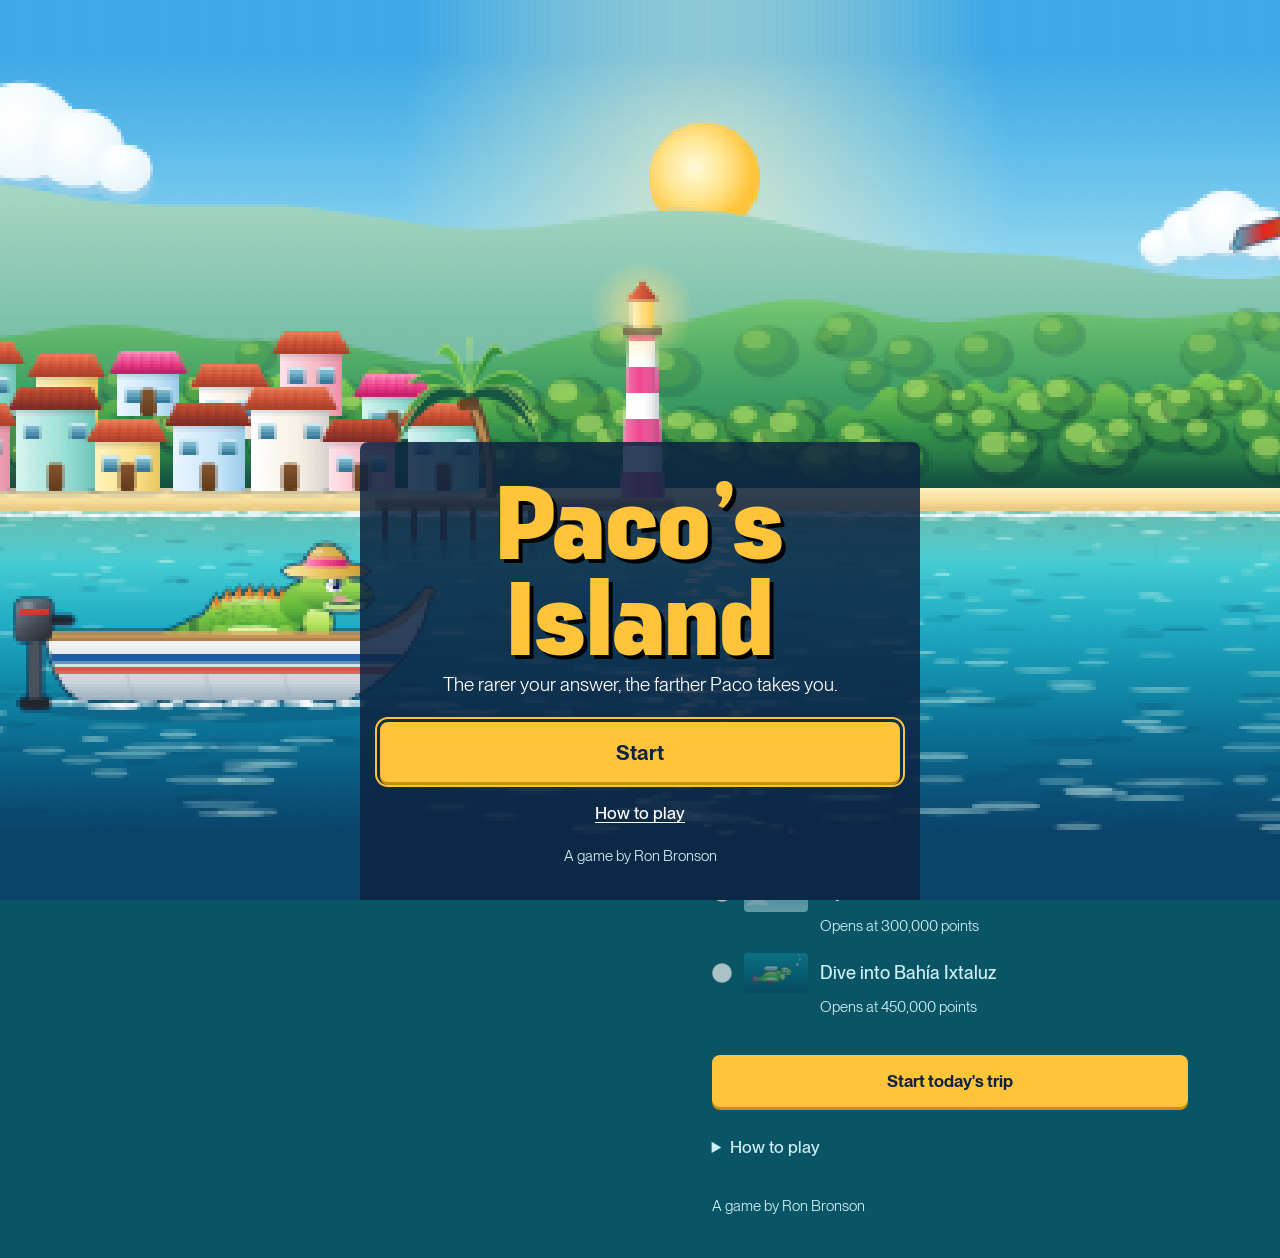
==== index.html @ c1708ddb "Title screen with Start, like a video game The bay fills the screen with Paco's boat and Esmeralda f" ====
<!doctype html>
<html lang="en">
<head>
<meta charset="utf-8">
<meta name="viewport" content="width=device-width, initial-scale=1, viewport-fit=cover">
<title>Paco's Island</title>
<meta name="description" content="A daily trivia game. The rarer your answer, the farther Paco the iguana takes you.">
<meta name="theme-color" content="#095565">
<link rel="manifest" href="manifest.webmanifest">
<link rel="apple-touch-icon" href="icons/icon-180.png">
<meta name="mobile-web-app-capable" content="yes">
<meta name="apple-mobile-web-app-title" content="Paco's Island">
<meta property="og:type" content="website">
<meta property="og:url" content="https://pacoisland.fun/">
<meta property="og:site_name" content="Paco's Island">
<meta property="og:title" content="Paco's Island">
<meta property="og:description" content="A daily trivia game. The rarer your answer, the farther Paco the iguana takes you.">
<meta property="og:image" content="https://pacoisland.fun/icons/og.png">
<meta property="og:image:width" content="1200">
<meta property="og:image:height" content="630">
<meta property="og:image:alt" content="Paco the iguana rides a boat across a bay past a beach town and a striped lighthouse, while his twin Mario flies overhead on Esmeralda, a green macaw.">
<meta name="twitter:card" content="summary_large_image">
<meta name="twitter:title" content="Paco's Island">
<meta name="twitter:description" content="A daily trivia game. The rarer your answer, the farther Paco the iguana takes you.">
<meta name="twitter:image" content="https://pacoisland.fun/icons/og.png">
<meta name="twitter:image:alt" content="Paco the iguana rides a boat across a bay past a beach town and a striped lighthouse, while his twin Mario flies overhead on Esmeralda, a green macaw.">
<link rel="canonical" href="https://pacoisland.fun/">
<link rel="icon" href="icons/favicon.svg" type="image/svg+xml">
<link rel="preload" href="fonts/PPFuji-Bold.woff2" as="font" type="font/woff2" crossorigin>
<link rel="preload" href="fonts/PPNeueMontreal-Book.woff2" as="font" type="font/woff2" crossorigin>
<link rel="stylesheet" href="css/style.css">
</head>
<body>
<section id="splash" class="splash" aria-labelledby="splashWord" hidden>
  <canvas id="splashArt" class="splash-art" aria-hidden="true"></canvas>
  <div class="splash-box">
    <h1 id="splashWord" class="splash-word"></h1>
    <p id="splashLine" class="splash-line"></p>
    <button id="splashStart" class="btn primary wide splash-start" type="button"></button>
    <button id="splashHow" class="text-link splash-how" type="button"></button>
    <p id="splashCredit" class="splash-credit"></p>
  </div>
</section>
<main class="page">
  <div class="scene" id="scene">
    <div class="hud" id="hud" hidden>
      <p class="hud-where" id="tripWhere"></p>
      <p class="hud-score" id="tripScore">0</p>
    </div>
    <button class="music-toggle" id="musicBtn" type="button" aria-pressed="false"></button>
  </div>

  <section id="title" class="screen" aria-labelledby="titleHead">
    <h1 id="titleHead" class="wordmark" tabindex="-1"></h1>
    <p class="lede" id="intro"></p>
    <fieldset class="trips modes" id="levels">
      <legend id="levelLegend"></legend>
      <div class="mode"><input type="radio" name="level" id="level-paco" value="paco"><label for="level-paco" id="levelPaco"></label><span class="mode-note" id="levelPacoNote"></span></div>
      <div class="mode"><input type="radio" name="level" id="level-mario" value="mario"><label for="level-mario" id="levelMario"></label><span class="mode-note" id="levelMarioNote"></span></div>
    </fieldset>
    <fieldset class="trips modes" id="modes" hidden>
      <legend id="modeLegend"></legend>
      <div class="mode"><input type="radio" name="mode" id="mode-daily" value="daily"><label for="mode-daily" id="modeDaily"></label><span class="mode-note" id="modeDailyNote"></span></div>
      <div class="mode"><input type="radio" name="mode" id="mode-endless" value="endless"><label for="mode-endless" id="modeEndless"></label><span class="mode-note" id="modeEndlessNote"></span></div>
    </fieldset>
    <fieldset class="trips" id="trips">
      <legend id="tripLegend"></legend>
    </fieldset>
    <button class="btn primary wide" id="startBtn" type="button"></button>
    <button class="text-link" id="leaveBtn" type="button" hidden></button>
    <details class="how" id="how">
      <summary id="howHead"></summary>
      <ul id="howList"></ul>
    </details>
    <p class="credit" id="credit"></p>
  </section>

  <section id="play" class="screen" hidden aria-labelledby="qText">
    <div class="q-top">
      <p class="q-count" id="qCount"></p>
      <ol class="squares" id="squares" aria-hidden="true"></ol>
    </div>
    <h2 class="q-text" id="qText" tabindex="-1"></h2>
    <form id="answerForm" class="answer" autocomplete="off" novalidate>
      <label for="answerInput" id="answerLabel"></label>
      <div class="answer-row">
        <input id="answerInput" name="answer" type="text" autocapitalize="words" autocorrect="off" spellcheck="false" enterkeyhint="go">
        <button class="btn primary" id="answerBtn" type="submit"></button>
      </div>
    </form>
    <div class="clock" id="clock">
      <div class="clock-track"><div class="clock-fill" id="clockFill"></div></div>
      <p class="clock-num" id="clockNum" aria-hidden="true"></p>
    </div>
    <p class="note" id="note" role="status" aria-live="polite"></p>
    <button class="btn stumped" id="stumpedBtn" type="button"></button>
    <div class="result" id="result" hidden>
      <p class="result-name" id="resultName"></p>
      <p class="result-pts" id="resultPts" aria-hidden="true"></p>
      <p class="result-split"><span id="resultRarity"></span> <span id="resultSpeed" class="speed"></span></p>
      <p class="sr" id="resultSay" role="status" aria-live="polite"></p>
      <div class="cameo" id="cameo" hidden>
        <div class="cameo-who"><span class="cameo-art" id="cameoMarioArt"></span><p><strong>Mario</strong> <span id="cameoMario"></span></p></div>
        <div class="cameo-who parrot"><p><strong id="cameoParrotName"></strong> <span id="cameoParrot"></span></p><span class="cameo-art" id="cameoParrotArt"></span></div>
      </div>
      <button class="btn primary wide" id="nextBtn" type="button"></button>
    </div>
  </section>

  <section id="end" class="screen" hidden aria-labelledby="endHead">
    <button class="text-link home-link" id="homeBtn" type="button"></button>
    <h1 class="end-head" id="endHead" tabindex="-1"></h1>
    <p class="end-note" id="endNext"></p>

    <h2 class="sub" id="sheetHead"></h2>
    <ol class="sheet" id="sheet"></ol>
    <dl class="totals">
      <div><dt id="rarityLabel"></dt><dd id="rarityTotal"></dd></div>
      <div><dt id="speedLabel"></dt><dd id="speedTotal"></dd></div>
      <div id="islandRow" hidden><dt id="islandLabel"></dt><dd id="islandTotal"></dd></div>
      <div class="grand"><dt id="totalLabel"></dt><dd id="grandTotal"></dd></div>
      <div><dt id="timeLabel"></dt><dd id="timeTotal"></dd></div>
    </dl>
    <p class="end-note" id="endLifetime"></p>
    <p class="end-note" id="endUnlock"></p>

    <div class="share" id="share">
      <pre class="share-text" id="shareText"></pre>
      <div class="share-actions">
        <button class="btn primary" id="copyBtn" type="button"></button>
        <button class="btn quiet" id="moveBtn" type="button"></button>
      </div>
      <p class="note" id="copyNote" role="status" aria-live="polite"></p>
    </div>

    <div class="earlier" id="earlier" hidden>
      <h2 class="sub" id="earlierHead"></h2>
      <ul class="earlier-list" id="earlierList"></ul>
    </div>

    <div class="suggest" id="suggest" hidden>
      <p class="end-note" id="suggestText"></p>
      <button class="btn quiet wide" id="suggestBtn" type="button"></button>
    </div>

    <div class="round-actions" id="roundActions" hidden>
      <button class="btn primary wide" id="againBtn" type="button"></button>
      <button class="btn quiet wide" id="changeTripBtn" type="button"></button>
      <button class="text-link" id="leaveEndBtn" type="button"></button>
    </div>

    <p class="credit" id="comeBack"></p>
  </section>
</main>

<dialog id="moveDialog" aria-labelledby="moveHead">
  <h2 id="moveHead"></h2>
  <p id="moveBody"></p>
  <input id="moveLink" type="text" readonly aria-labelledby="moveHead">
  <div class="share-actions">
    <button class="btn primary" id="copyLinkBtn" type="button"></button>
    <button class="btn quiet" id="closeMove" type="button"></button>
  </div>
  <p class="note" id="moveNote" role="status" aria-live="polite"></p>
</dialog>

<dialog id="importDialog" aria-labelledby="importHead">
  <h2 id="importHead"></h2>
  <p id="importBody"></p>
  <div class="share-actions">
    <button class="btn primary" id="importYes" type="button"></button>
    <button class="btn quiet" id="importNo" type="button"></button>
  </div>
</dialog>

<script src="vendor/pixi.min.js"></script>
<script src="js/rarity.js"></script>
<script src="js/data.js"></script>
<script src="js/prompts.js"></script>
<script src="js/engine.js"></script>
<script src="js/copy.js"></script>
<script src="js/music.js"></script>
<script src="js/splash.js"></script>
<script src="js/art.js"></script>
<script src="js/scene.js"></script>
<script src="js/app.js"></script>
</body>
</html>
---- css/style.css ----
/* Paco's Island. Daytime on Bahía Ixtaluz, a fictional bay.
   Bay #095565 is the play surface. Sun #FFC43A is the one action color.
   Fonts: PP Fuji Bold for the wordmark and numbers, PP Neue Montreal for
   everything people read. Owner-licensed files in /fonts.
   No dividers: sections are separated by space, type size and color. */

@font-face { font-family: 'PP Fuji'; src: url('../fonts/PPFuji-Bold.woff2') format('woff2'); font-weight: 700; font-display: swap; }
@font-face { font-family: 'PP Neue Montreal'; src: url('../fonts/PPNeueMontreal-Book.woff2') format('woff2'); font-weight: 400; font-display: swap; }
@font-face { font-family: 'PP Neue Montreal'; src: url('../fonts/PPNeueMontreal-Medium.woff2') format('woff2'); font-weight: 500; font-display: swap; }
@font-face { font-family: 'PP Neue Montreal'; src: url('../fonts/PPNeueMontreal-Semibold.woff2') format('woff2'); font-weight: 600; font-display: swap; }

:root {
  --bay: #095565;
  --bay-deep: #07475A;
  --bay-lift: #0E6678;
  --foam: #FFFFFF;
  --mist: #CDEFF5;
  --sun: #FFC43A;
  --sun-deep: #C98F12;
  --sun-lift: #FFD266;
  --ink: #0D2340;
  --sky: #8ED8EE;
  --leaf: #BDE66E;
  --coral: #F7A8CB;
  --bougain: #C21A68;
  --sab: env(safe-area-inset-bottom, 0px);
  --read: 'PP Neue Montreal', system-ui, -apple-system, sans-serif;
  --show: 'PP Fuji', 'PP Neue Montreal', system-ui, sans-serif;
}

* { box-sizing: border-box; }
html { background: var(--bay); }
body { margin: 0; color: var(--foam); background: var(--bay); font: 400 17px/1.45 var(--read); -webkit-font-smoothing: antialiased; }
[hidden] { display: none !important; }
.sr { position: absolute; width: 1px; height: 1px; overflow: hidden; clip: rect(0 0 0 0); white-space: nowrap; }

.page { max-width: 560px; margin: 0 auto; padding-bottom: calc(40px + var(--sab)); }

/* the trip scene, with the score laid over it */
.scene { position: relative; background: var(--sky); aspect-ratio: 2 / 1; overflow: hidden; }
.scene canvas { display: block; width: 100%; height: 100%; }
.scene.no-scene { aspect-ratio: auto; height: 0; }
.hud { position: absolute; inset: 10px 10px auto 10px; display: flex; justify-content: space-between; align-items: flex-start; gap: 8px; pointer-events: none; }
.hud p { margin: 0; padding: 6px 10px; border-radius: 6px; background: var(--ink); }
.hud-where { font-weight: 500; font-size: 14px; line-height: 1.25; max-width: 60%; }
.hud-score { font: 700 22px/1 var(--show); color: var(--sun); font-variant-numeric: tabular-nums; }
.btn.stumped { display: block; margin-top: 40px; background: var(--coral); border-color: var(--coral); color: var(--ink); }
.btn.stumped:hover { background: #F590BC; }
.cameo { display: grid; gap: 10px; margin: 16px 0 20px; }
.cameo-who { display: flex; align-items: center; gap: 12px; }
.cameo-who.parrot { justify-content: flex-end; text-align: right; }
.cameo-who p { margin: 0; padding: 10px 14px; border-radius: 10px; background: var(--bay-lift); font-size: 17px; line-height: 1.35; }
.cameo-who strong { display: block; font-size: 14px; color: var(--sun); }
.cameo-art canvas { display: block; width: 100%; height: auto; }
.cameo-who:first-child .cameo-art { flex: none; width: 114px; }
.cameo-who.parrot .cameo-art { flex: none; width: 76px; }
.splash { position: fixed; inset: 0; z-index: 40; display: flex; flex-direction: column; justify-content: flex-end; background: var(--bay); }
.splash[hidden] { display: none; }
.splash-art { position: absolute; inset: 0; width: 100%; height: 100%; }
.splash-box { position: relative; width: min(560px, 100%); margin: 0 auto; padding: 28px 20px calc(32px + var(--sab)); text-align: center; background: rgba(13, 35, 64, 0.86); border-radius: 8px 8px 0 0; }
.splash-word { margin: 0 0 10px; font: 700 clamp(60px, 17vw, 104px)/0.92 var(--show); color: var(--sun); text-shadow: 4px 4px 0 #000; }
.splash-line { margin: 0 auto 24px; max-width: 26em; font-size: 19px; line-height: 1.4; }
.btn.splash-start { min-height: 60px; font-size: 21px; }
.text-link.splash-how { display: inline-block; margin-top: 12px; }
.splash-credit { margin: 14px 0 0; font-size: 15px; color: var(--mist); }
.music-toggle { position: absolute; right: 10px; bottom: 10px; min-height: 36px; padding: 6px 12px; border: 2px solid var(--mist); border-radius: 6px; background: var(--ink); color: var(--foam); font: 500 14px/1 var(--read); cursor: pointer; }
.music-toggle[aria-pressed="true"] { background: var(--sun); border-color: var(--sun); color: var(--ink); }
.music-toggle:focus-visible { outline: 3px solid var(--sun); outline-offset: 2px; }

.screen { padding: 28px 20px 0; }

/* title */
.wordmark:focus { outline: none; }
.wordmark { margin: 0 0 12px; font: 700 52px/0.95 var(--show); color: var(--sun); text-shadow: 3px 3px 0 var(--ink); }
.lede { margin: 0 0 28px; font-size: 19px; line-height: 1.4; max-width: 34em; }

.trips { margin: 0 0 28px; padding: 0; border: 0; }
.trips legend { padding: 0; margin-bottom: 12px; font-weight: 600; font-size: 18px; }
.trip { display: grid; grid-template-columns: 20px 64px 1fr; align-items: center; gap: 4px 12px; padding: 8px 0; }
.trip input { width: 20px; height: 20px; margin: 0; accent-color: var(--sun); }
.trip img { width: 64px; height: 40px; border-radius: 4px; }
.trip label { font-weight: 500; font-size: 18px; }
.trip .lock { grid-column: 3; font-size: 15px; color: var(--mist); }
.trip.locked img { opacity: 0.45; }
.trip.locked label { color: var(--mist); }
.mode { display: grid; grid-template-columns: 20px 1fr; align-items: center; gap: 2px 12px; padding: 8px 0; }
.mode input { width: 20px; height: 20px; margin: 0; accent-color: var(--sun); }
.mode label { font-weight: 500; font-size: 18px; }
.mode-note { grid-column: 2; font-size: 15px; color: var(--mist); }
.text-link { display: block; margin: 16px 0 0; padding: 8px 0; border: 0; background: none; color: var(--foam); font: 500 17px/1.3 var(--read); text-decoration: underline; text-underline-offset: 3px; cursor: pointer; }
.earlier { margin: 24px 0 0; }
.earlier-list { margin: 0; padding: 0; list-style: none; }
.earlier-list li { display: flex; justify-content: space-between; gap: 12px; padding: 6px 0; color: var(--mist); }
.earlier-list .pts { font-weight: 600; color: var(--foam); }
.suggest { margin: 20px 0 0; }
.suggest .btn { margin-top: 10px; }
.round-actions { display: grid; gap: 12px; margin: 24px 0 8px; }

.btn { display: inline-flex; align-items: center; justify-content: center; min-height: 52px; padding: 0 22px; border-radius: 8px; border: 1px solid transparent; font: 600 17px/1 var(--read); cursor: pointer; transition: background-color 150ms ease, border-color 150ms ease; }
.btn.primary { background: var(--sun); color: var(--ink); box-shadow: 0 3px 0 var(--sun-deep); }
.btn.primary:hover { background: var(--sun-lift); }
.btn.quiet { background: transparent; color: var(--foam); border-color: var(--mist); }
.btn.quiet:hover { background: var(--bay-lift); }
.btn.wide { width: 100%; }
:focus-visible { outline: 2px solid var(--sun); outline-offset: 3px; }

.how { margin: 28px 0 0; }
.how summary { cursor: pointer; font-weight: 500; color: var(--mist); }
.how ul { margin: 12px 0 0; padding-left: 20px; }
.how li { margin-bottom: 8px; }
.credit { margin: 36px 0 0; font-size: 15px; color: var(--mist); }

/* play */
.q-top { display: flex; justify-content: space-between; align-items: center; gap: 16px; margin-bottom: 14px; }
.q-count { margin: 0; font-weight: 500; color: var(--mist); font-size: 15px; }
.squares { display: flex; gap: 4px; margin: 0; padding: 0; list-style: none; }
.squares li { font-size: 18px; line-height: 1; opacity: 1; }
.squares li:not([data-b]) { opacity: 0.4; }
.squares li.now { opacity: 1; }

.q-text { margin: 0 0 22px; font-weight: 600; font-size: 25px; line-height: 1.22; }
.q-text:focus { outline: none; }
.answer label { display: block; margin-bottom: 6px; font-weight: 500; font-size: 15px; color: var(--mist); }
.answer-row { display: flex; gap: 8px; }
.answer input { flex: 1; min-width: 0; min-height: 52px; padding: 0 14px; border-radius: 8px; border: 2px solid var(--ink); background: var(--foam); color: var(--ink); font: 500 19px/1 var(--read); }

.clock { display: flex; align-items: center; gap: 12px; margin-top: 18px; }
.clock-track { flex: 1; height: 10px; border-radius: 5px; background: var(--bay-deep); overflow: hidden; }
.clock-fill { height: 100%; width: 100%; background: var(--sun); }
.clock.low .clock-fill { background: var(--coral); }
.clock-num { margin: 0; min-width: 2ch; text-align: right; font: 700 24px/1 var(--show); color: var(--sun); font-variant-numeric: tabular-nums; }
.clock.low .clock-num { color: var(--coral); }
.clock.island .clock-track { display: none; }
.clock.island .clock-num { flex: 1; text-align: left; color: var(--leaf); }

.note { min-height: 1.45em; margin: 12px 0 0; color: var(--mist); }
.note.bad { color: var(--coral); }
.note.good { color: var(--leaf); }

.result { margin-top: 4px; }
.result p { margin: 0; }
.result-name { font-weight: 600; font-size: 22px; }
.result-pts { margin-top: 6px !important; font: 700 56px/1 var(--show); color: var(--sun); text-shadow: 3px 3px 0 var(--ink); font-variant-numeric: tabular-nums; }
.result-split { margin-top: 10px !important; font-weight: 500; }
.result-split .speed { color: var(--leaf); }
.result .btn { margin-top: 24px; }

/* end */
.home-link { margin: 0 0 12px; }
.end-head { margin: 0 0 8px; font: 700 34px/1.05 var(--show); color: var(--sun); text-shadow: 2px 2px 0 var(--ink); }
.end-head:focus { outline: none; }
.end-note { margin: 0 0 6px; color: var(--mist); }
.end-note:empty { display: none; }
.sub { margin: 32px 0 12px; font-weight: 600; font-size: 20px; }

.sheet { margin: 0; padding: 0; list-style: none; }
.sheet summary { display: grid; grid-template-columns: 16px 1fr auto 10px; gap: 2px 12px; align-items: baseline; padding: 9px 0; cursor: pointer; list-style: none; border-radius: 4px; }
.sheet summary::-webkit-details-marker { display: none; }
.sheet .sq { font-size: 18px; line-height: 1; align-self: center; }
.sheet .name { font-weight: 600; }
.sheet .name.none { color: var(--mist); font-weight: 400; }
.sheet .pts { font: 700 19px/1 var(--show); color: var(--sun); font-variant-numeric: tabular-nums; text-align: right; }
.sheet .caret { width: 7px; height: 7px; align-self: center; border-right: 2px solid var(--mist); border-bottom: 2px solid var(--mist); transform: translateY(-2px) rotate(45deg); }
.sheet details[open] .caret { transform: translateY(2px) rotate(-135deg); }
.sheet .split { grid-column: 2 / 4; font-size: 14px; color: var(--mist); }
.sheet .more { padding: 2px 22px 16px 28px; }
.a-q { margin: 0 0 10px; font-weight: 500; }
.a-head { margin: 0 0 6px; color: var(--mist); font-size: 15px; }
.all { margin: 0; padding: 0; list-style: none; columns: 2; column-gap: 24px; font-size: 15px; }
.all li { display: flex; justify-content: space-between; gap: 8px; break-inside: avoid; padding: 2px 0; }
.all li .pct { color: var(--mist); font-variant-numeric: tabular-nums; }
.all li.mine { color: var(--sun); font-weight: 600; }
.all li.mine .pct { color: var(--sun); }

.totals { margin: 16px 0 20px; padding: 14px 16px; border-radius: 8px; background: var(--bay-deep); }
.totals div { display: flex; justify-content: space-between; align-items: baseline; gap: 12px; padding: 3px 0; }
.totals dt { color: var(--mist); }
.totals dd { margin: 0; font: 700 19px/1.2 var(--show); font-variant-numeric: tabular-nums; }
.totals .grand { margin: 8px 0; }
.totals .grand dt { color: var(--foam); font-weight: 600; font-size: 19px; }
.totals .grand dd { font-size: 40px; color: var(--sun); text-shadow: 2px 2px 0 var(--ink); }

.share { margin: 28px 0 8px; }
.share-text { margin: 0 0 12px; padding: 14px 16px; border-radius: 8px; background: var(--bay-deep); font: 400 16px/1.5 var(--read); white-space: pre-wrap; user-select: all; }
.share-actions { display: flex; flex-wrap: wrap; gap: 10px; }
.share-actions .btn { flex: 1 1 200px; }


dialog { max-width: min(480px, calc(100vw - 32px)); padding: 24px; border: 0; border-radius: 10px; background: var(--bay-deep); color: var(--foam); box-shadow: 0 2px 8px rgba(0, 0, 0, 0.2); }
dialog::backdrop { background: rgba(13, 35, 64, 0.6); }
dialog h2 { margin: 0 0 8px; font-size: 22px; font-weight: 600; }
dialog p { margin: 0 0 16px; }
#moveLink { width: 100%; min-height: 44px; margin-bottom: 12px; padding: 0 12px; border-radius: 8px; border: 2px solid var(--ink); background: var(--foam); color: var(--ink); font: 400 15px/1 var(--read); }

@media (max-width: 380px) {
  .wordmark { font-size: 44px; }
  .result-pts { font-size: 46px; }
  .all { columns: 1; }
}
@media (prefers-reduced-motion: reduce) { * { transition: none !important; } }

/* computers: the scene sits beside the game and stays in view */
@media (min-width: 960px) {
  .page { max-width: 1160px; display: grid; grid-template-columns: minmax(0, 1.2fr) minmax(0, 1fr); column-gap: 48px; align-items: start; padding: 40px 32px calc(40px + var(--sab)); }
  .scene { grid-column: 1; grid-row: 1 / span 3; position: sticky; top: 40px; border-radius: 8px; }
  .screen, .page > .note { grid-column: 2; padding: 0; }
  .wordmark { font-size: 64px; }
}
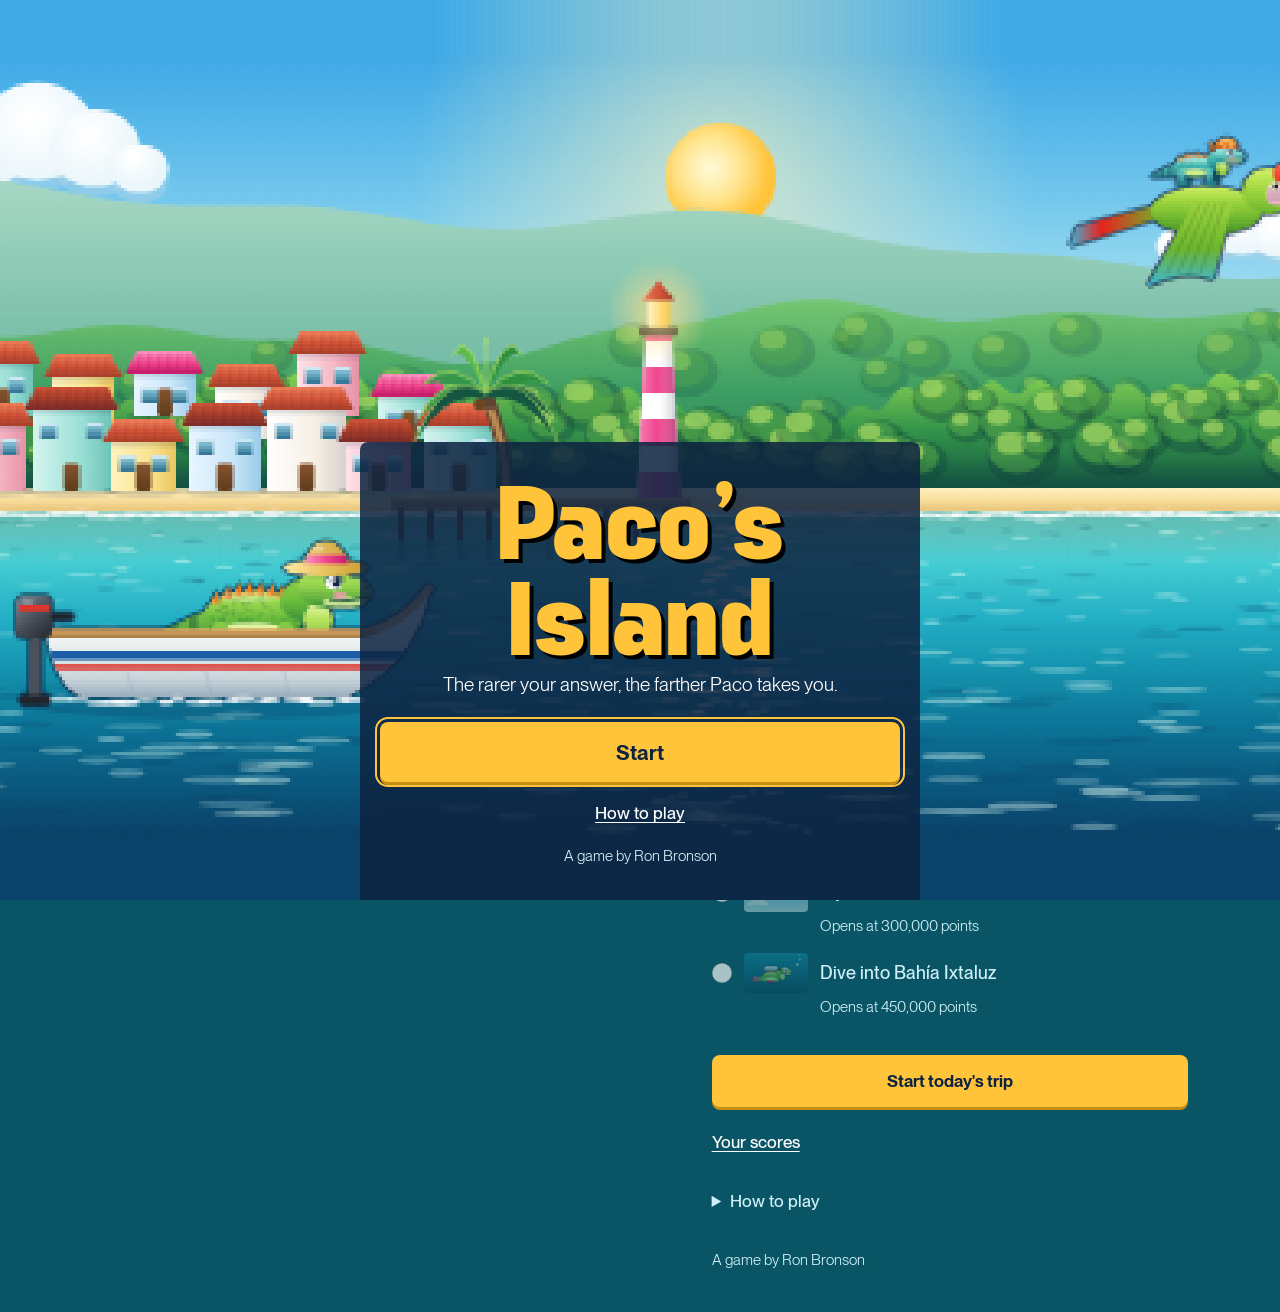
==== commit f5085e45: "Your scores: every day, streaks and totals; keep scores from being lost A Your scores screen lists e" ====
--- a/index.html
+++ b/index.html
@@ -67,6 +67,7 @@
       <legend id="tripLegend"></legend>
     </fieldset>
     <button class="btn primary wide" id="startBtn" type="button"></button>
+    <button class="text-link" id="scoresBtn" type="button"></button>
     <button class="text-link" id="leaveBtn" type="button" hidden></button>
     <details class="how" id="how">
       <summary id="howHead"></summary>
@@ -123,6 +124,8 @@
     </dl>
     <p class="end-note" id="endLifetime"></p>
     <p class="end-note" id="endUnlock"></p>
+    <p class="keep-tip" id="endKeep" hidden></p>
+    <button class="text-link" id="endScoresBtn" type="button"></button>
 
     <div class="share" id="share">
       <pre class="share-text" id="shareText"></pre>
@@ -150,6 +153,17 @@
     </div>
 
     <p class="credit" id="comeBack"></p>
+  </section>
+
+  <section id="scores" class="screen" hidden aria-labelledby="scoresHead">
+    <button class="text-link home-link" id="scoresBack" type="button"></button>
+    <h1 class="end-head" id="scoresHead" tabindex="-1"></h1>
+    <p class="end-note" id="scoresNone"></p>
+    <dl class="totals" id="scoresStats"></dl>
+    <h2 class="sub" id="scoresDaysHead"></h2>
+    <ol class="sheet" id="scoresList"></ol>
+    <p class="keep-tip" id="scoresKeep" hidden></p>
+    <button class="btn quiet wide" id="backupBtn" type="button"></button>
   </section>
 </main>
 
--- a/css/style.css
+++ b/css/style.css
@@ -63,6 +63,14 @@
 .btn.splash-start { min-height: 60px; font-size: 21px; }
 .text-link.splash-how { display: inline-block; margin-top: 12px; }
 .splash-credit { margin: 14px 0 0; font-size: 15px; color: var(--mist); }
+.keep-tip { margin: 16px 0 0; padding: 12px 14px; border-radius: 8px; background: var(--bay-deep); color: var(--foam); font-size: 15px; }
+.keep-tip + .btn { margin-top: 16px; }
+#scores .totals { margin-top: 8px; }
+#scores .sheet .when { font-weight: 600; }
+#scores .sheet .what { grid-column: 2 / 4; font-size: 14px; color: var(--mist); }
+#scores .day-row { display: grid; grid-template-columns: 16px 1fr auto; gap: 2px 12px; align-items: baseline; padding: 4px 0; font-size: 15px; }
+#scores .day-row .q { grid-column: 2 / 4; color: var(--mist); font-size: 13px; }
+#backupBtn { margin-top: 24px; }
 .music-toggle { position: absolute; right: 10px; bottom: 10px; min-height: 36px; padding: 6px 12px; border: 2px solid var(--mist); border-radius: 6px; background: var(--ink); color: var(--foam); font: 500 14px/1 var(--read); cursor: pointer; }
 .music-toggle[aria-pressed="true"] { background: var(--sun); border-color: var(--sun); color: var(--ink); }
 .music-toggle:focus-visible { outline: 3px solid var(--sun); outline-offset: 2px; }
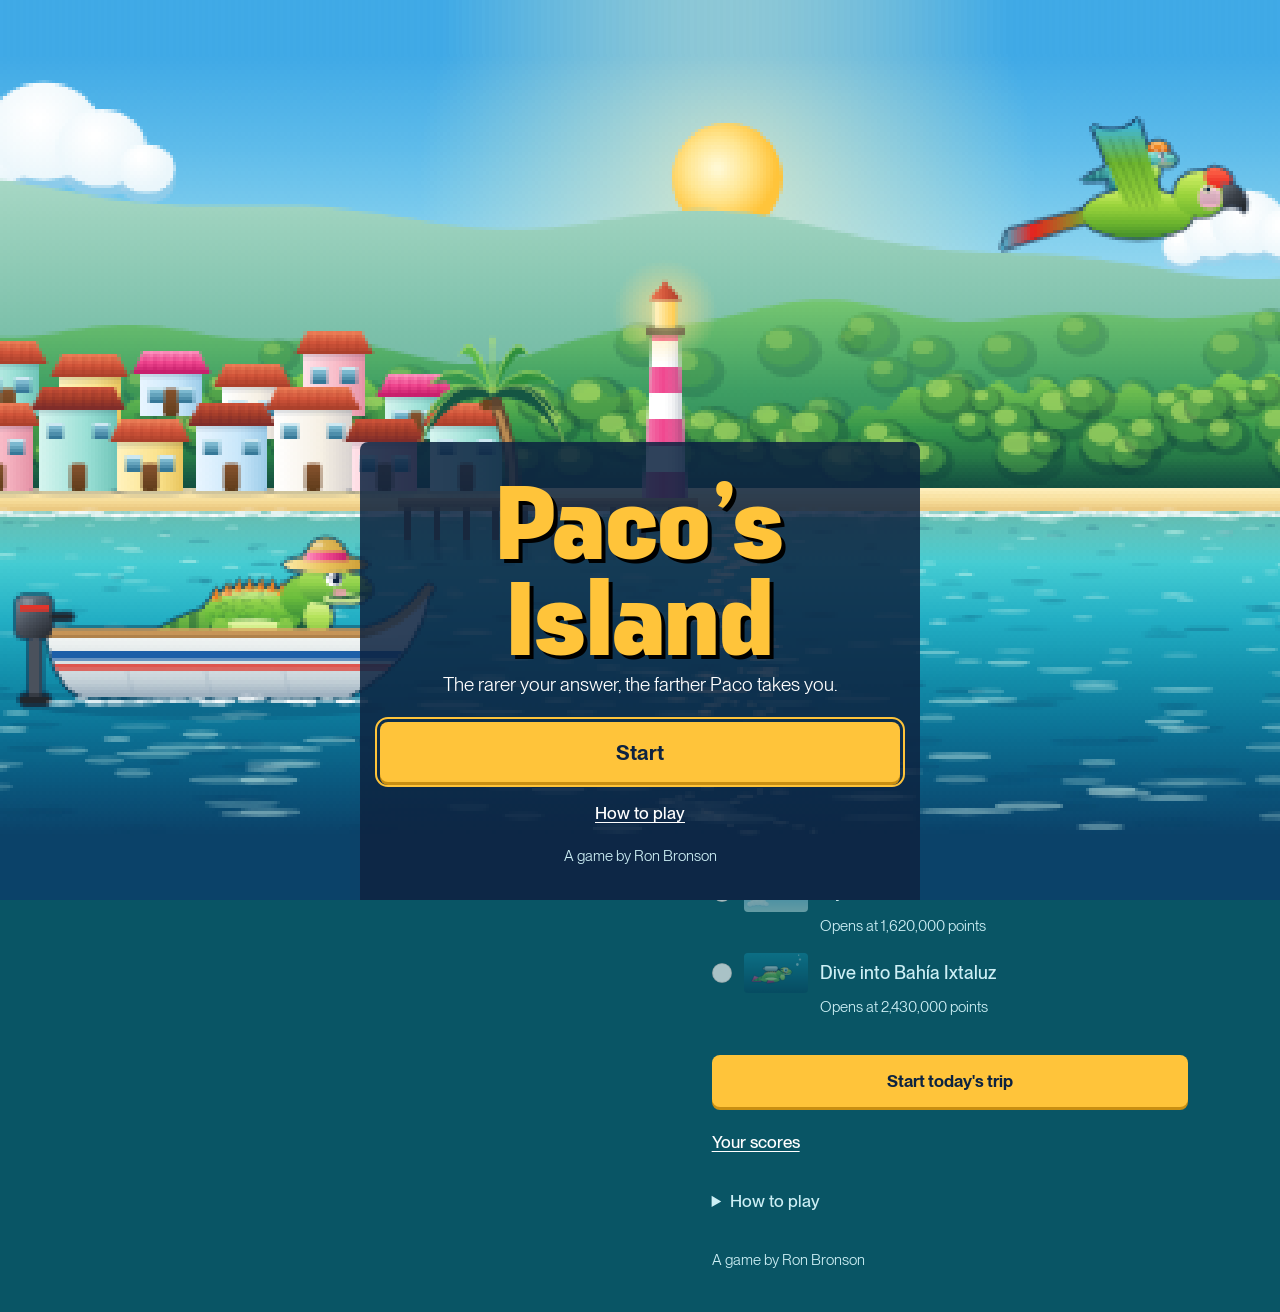
==== commit 27f1d531: "Pinball scale, a benchmark against simulated players, and a key to the marks Every point value scale" ====
--- a/index.html
+++ b/index.html
@@ -122,6 +122,7 @@
       <div class="grand"><dt id="totalLabel"></dt><dd id="grandTotal"></dd></div>
       <div><dt id="timeLabel"></dt><dd id="timeTotal"></dd></div>
     </dl>
+    <p class="beat" id="endBeat"></p>
     <p class="end-note" id="endLifetime"></p>
     <p class="end-note" id="endUnlock"></p>
     <p class="keep-tip" id="endKeep" hidden></p>
@@ -129,6 +130,7 @@
 
     <div class="share" id="share">
       <pre class="share-text" id="shareText"></pre>
+      <p class="mark-key" id="markKey"></p>
       <div class="share-actions">
         <button class="btn primary" id="copyBtn" type="button"></button>
         <button class="btn quiet" id="moveBtn" type="button"></button>
--- a/css/style.css
+++ b/css/style.css
@@ -63,6 +63,10 @@
 .btn.splash-start { min-height: 60px; font-size: 21px; }
 .text-link.splash-how { display: inline-block; margin-top: 12px; }
 .splash-credit { margin: 14px 0 0; font-size: 15px; color: var(--mist); }
+.beat { margin: 0 0 10px; font-weight: 600; font-size: 18px; color: var(--sun); }
+.beat:empty { display: none; }
+.mark-key { margin: 8px 0 16px; font-size: 14px; line-height: 1.6; color: var(--mist); }
+.mark-key span { white-space: nowrap; }
 .keep-tip { margin: 16px 0 0; padding: 12px 14px; border-radius: 8px; background: var(--bay-deep); color: var(--foam); font-size: 15px; }
 .keep-tip + .btn { margin-top: 16px; }
 #scores .totals { margin-top: 8px; }
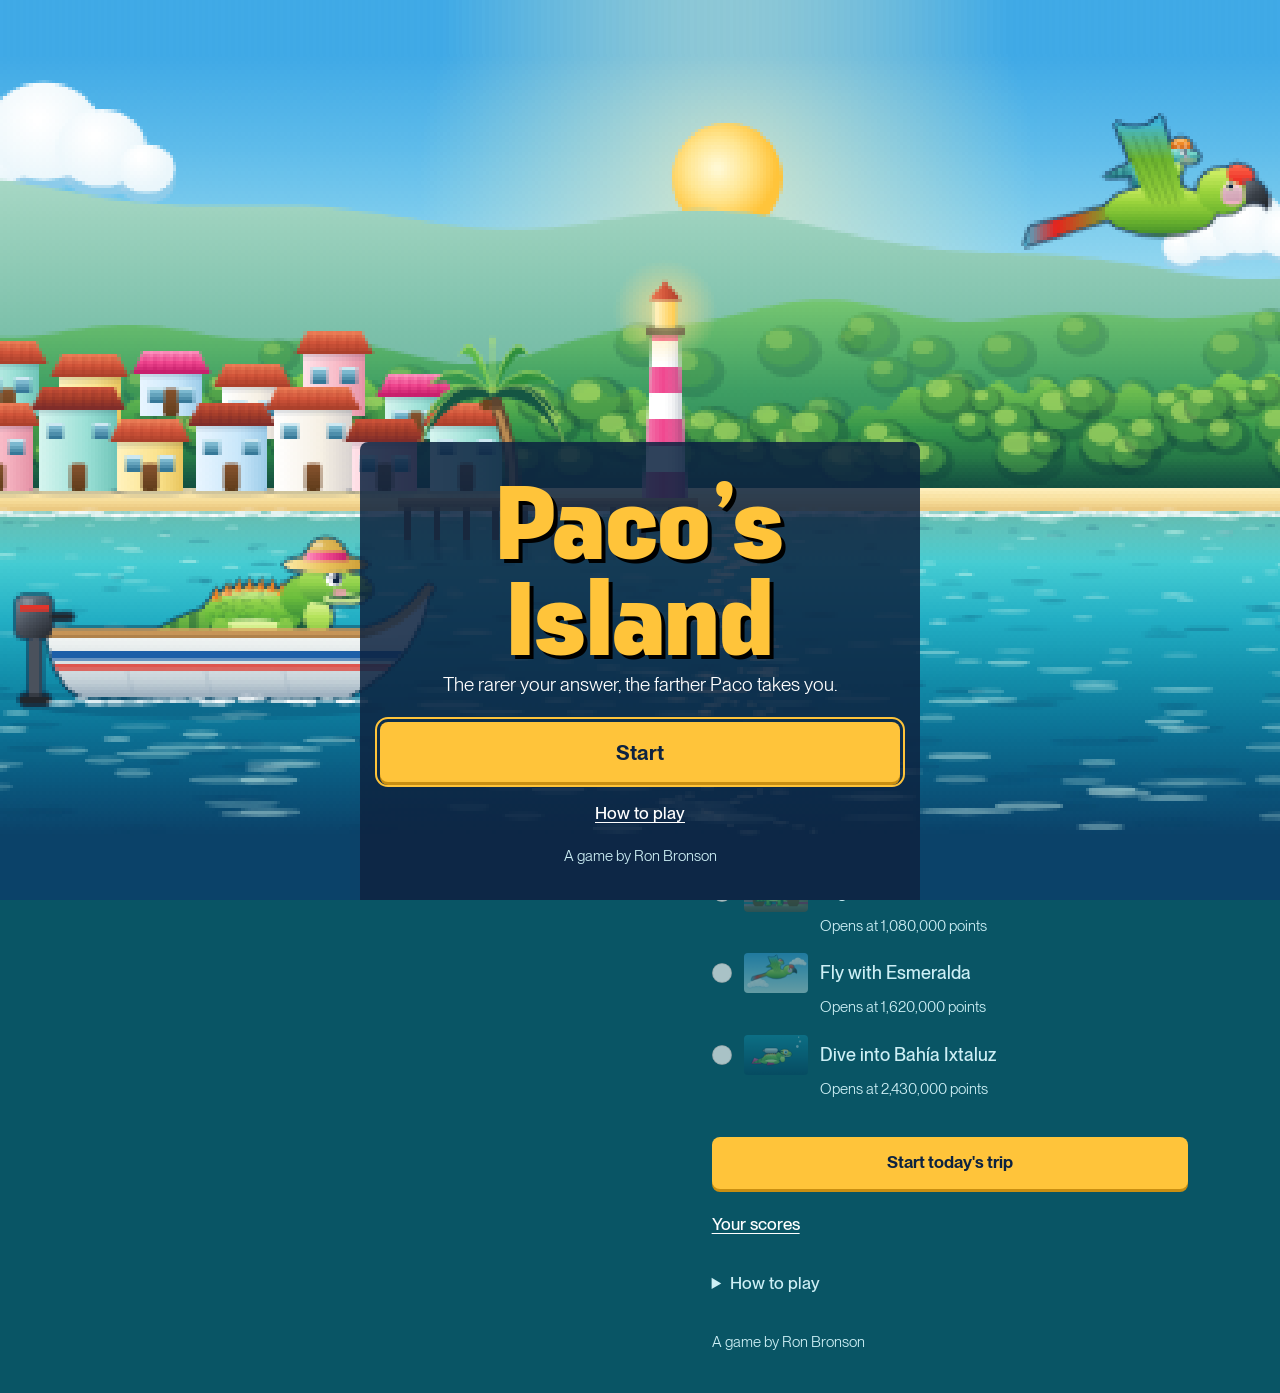
==== commit 6c77b126: "Add PWHL, NWSL and MLV teams, and lock the daily sets already played The three leagues join the comb" ====
--- a/index.html
+++ b/index.html
@@ -191,6 +191,7 @@
 
 <script src="vendor/pixi.min.js"></script>
 <script src="js/rarity.js"></script>
+<script src="js/locked-days.js"></script>
 <script src="js/data.js"></script>
 <script src="js/prompts.js"></script>
 <script src="js/engine.js"></script>
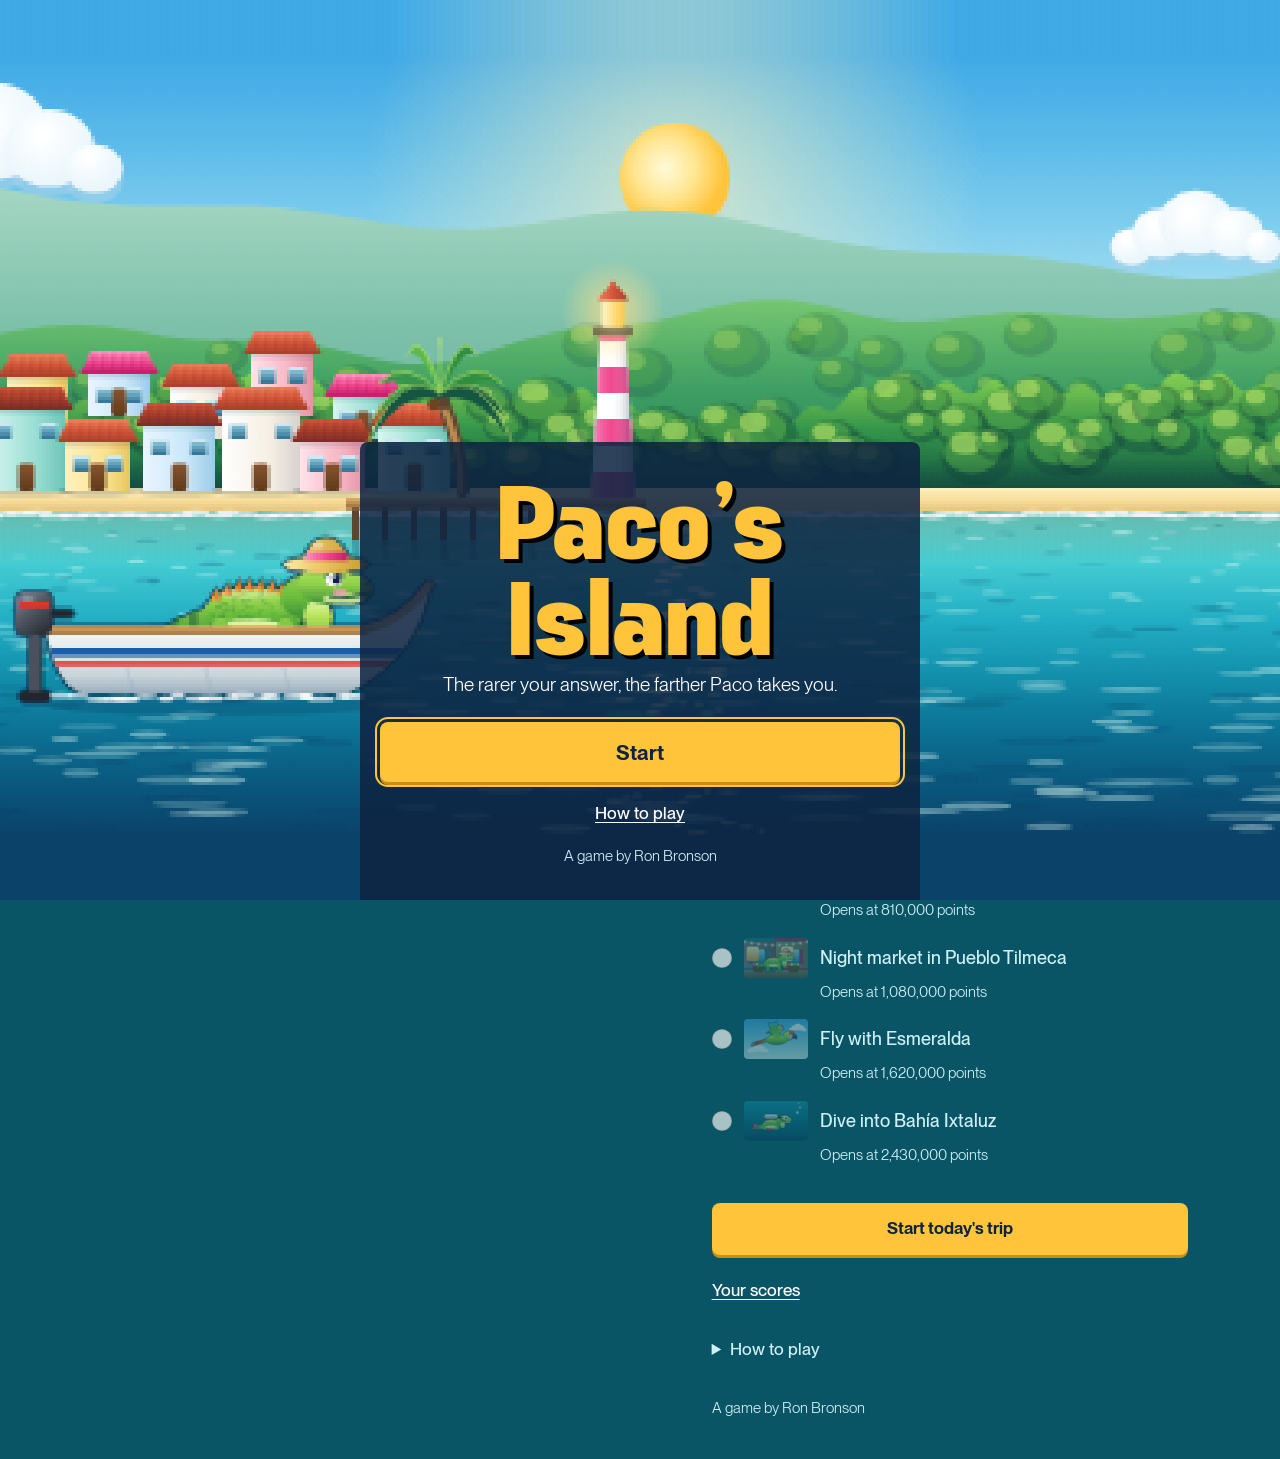
==== commit 7b27a857: "Add Vacation mode: no clock, easier questions, and Maria's café between questions A third level with" ====
--- a/index.html
+++ b/index.html
@@ -57,6 +57,7 @@
       <legend id="levelLegend"></legend>
       <div class="mode"><input type="radio" name="level" id="level-paco" value="paco"><label for="level-paco" id="levelPaco"></label><span class="mode-note" id="levelPacoNote"></span></div>
       <div class="mode"><input type="radio" name="level" id="level-mario" value="mario"><label for="level-mario" id="levelMario"></label><span class="mode-note" id="levelMarioNote"></span></div>
+      <div class="mode"><input type="radio" name="level" id="level-vacation" value="vacation"><label for="level-vacation" id="levelVacation"></label><span class="mode-note" id="levelVacationNote"></span></div>
     </fieldset>
     <fieldset class="trips modes" id="modes" hidden>
       <legend id="modeLegend"></legend>
@@ -101,11 +102,21 @@
       <p class="result-split"><span id="resultRarity"></span> <span id="resultSpeed" class="speed"></span></p>
       <p class="sr" id="resultSay" role="status" aria-live="polite"></p>
       <div class="cameo" id="cameo" hidden>
-        <div class="cameo-who"><span class="cameo-art" id="cameoMarioArt"></span><p><strong>Mario</strong> <span id="cameoMario"></span></p></div>
+        <div class="cameo-who"><span class="cameo-art" id="cameoMarioArt"></span><p><strong id="cameoMarioName">Mario</strong> <span id="cameoMario"></span></p></div>
         <div class="cameo-who parrot"><p><strong id="cameoParrotName"></strong> <span id="cameoParrot"></span></p><span class="cameo-art" id="cameoParrotArt"></span></div>
       </div>
       <button class="btn primary wide" id="nextBtn" type="button"></button>
     </div>
+  </section>
+
+  <section id="treat" class="screen" hidden aria-labelledby="treatHead">
+    <p class="q-count" id="treatCount"></p>
+    <p class="treat-answer"><span id="treatAnswer"></span> <span class="treat-pts" id="treatPts"></span></p>
+    <div class="treat-art"><span class="treat-maria" id="treatMaria"></span><span class="treat-item" id="treatItem"></span></div>
+    <h2 class="treat-head" id="treatHead" tabindex="-1"></h2>
+    <p class="treat-note" id="treatNote"></p>
+    <div class="cameo-who treat-say"><p><strong id="treatWho"></strong> <span id="treatSay"></span></p></div>
+    <button class="btn primary wide" id="treatBtn" type="button"></button>
   </section>
 
   <section id="end" class="screen" hidden aria-labelledby="endHead">
@@ -116,8 +127,8 @@
     <h2 class="sub" id="sheetHead"></h2>
     <ol class="sheet" id="sheet"></ol>
     <dl class="totals">
-      <div><dt id="rarityLabel"></dt><dd id="rarityTotal"></dd></div>
-      <div><dt id="speedLabel"></dt><dd id="speedTotal"></dd></div>
+      <div id="rarityRow"><dt id="rarityLabel"></dt><dd id="rarityTotal"></dd></div>
+      <div id="speedRow"><dt id="speedLabel"></dt><dd id="speedTotal"></dd></div>
       <div id="islandRow" hidden><dt id="islandLabel"></dt><dd id="islandTotal"></dd></div>
       <div class="grand"><dt id="totalLabel"></dt><dd id="grandTotal"></dd></div>
       <div><dt id="timeLabel"></dt><dd id="timeTotal"></dd></div>
--- a/css/style.css
+++ b/css/style.css
@@ -152,6 +152,17 @@
 .result { margin-top: 4px; }
 .result p { margin: 0; }
 .result-name { font-weight: 600; font-size: 22px; }
+/* Vacation mode: Maria brings a treat between questions */
+.treat-answer { margin: 0 0 18px; font-weight: 600; font-size: 20px; }
+.treat-pts { margin-left: 6px; font: 700 22px/1 var(--show); color: var(--sun); font-variant-numeric: tabular-nums; }
+.treat-art { display: flex; align-items: flex-end; justify-content: center; gap: 8px; margin: 0 0 14px; }
+.treat-maria { flex: none; width: 104px; }
+.treat-item { flex: none; width: 176px; }
+.treat-art canvas { display: block; width: 100%; height: auto; }
+.treat-head { margin: 0 0 4px; font: 700 30px/1.05 var(--show); color: var(--sun); text-shadow: 2px 2px 0 var(--ink); text-align: center; }
+.treat-head:focus { outline: none; }
+.treat-note { margin: 0 0 16px; text-align: center; font-size: 17px; }
+.treat-say { margin: 0 0 20px; }
 .result-pts { margin-top: 6px !important; font: 700 56px/1 var(--show); color: var(--sun); text-shadow: 3px 3px 0 var(--ink); font-variant-numeric: tabular-nums; }
 .result-split { margin-top: 10px !important; font-weight: 500; }
 .result-split .speed { color: var(--leaf); }
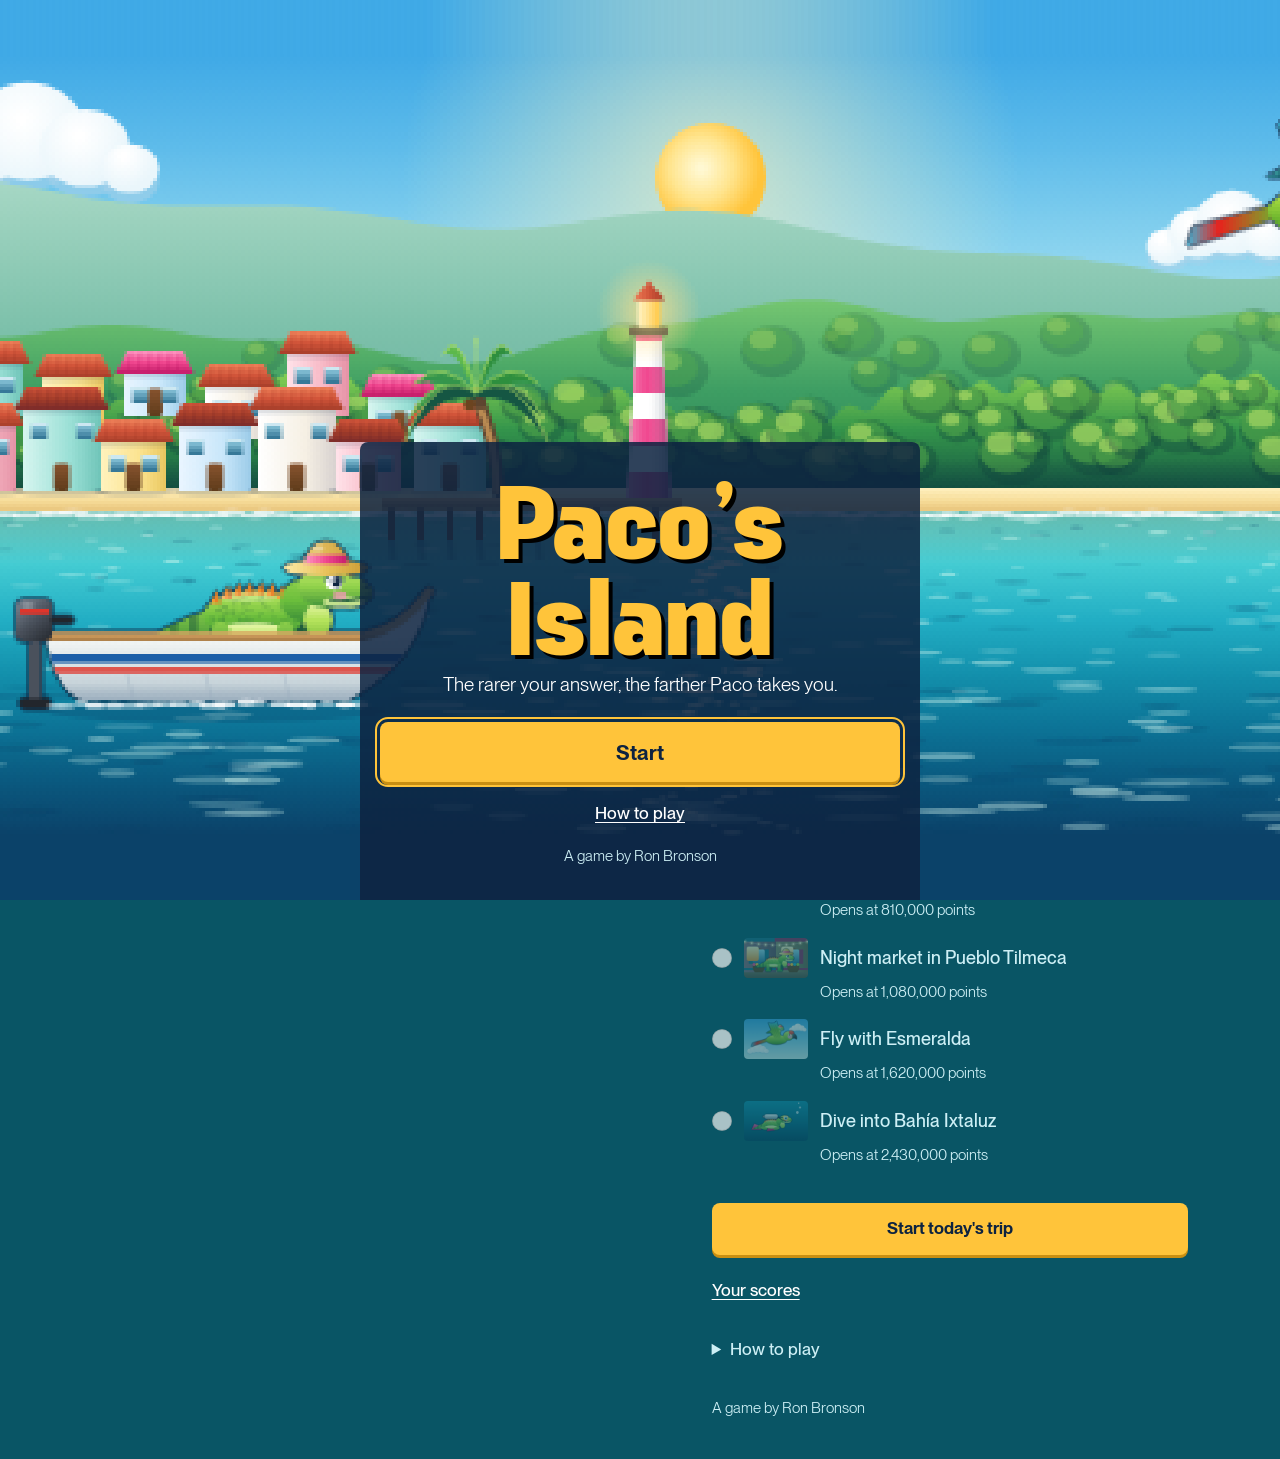
==== commit 30a95425: "Give Vacation mode its own lane, with Maria in the scene Vacation mode now takes a stroll down the b" ====
--- a/index.html
+++ b/index.html
@@ -112,7 +112,7 @@
   <section id="treat" class="screen" hidden aria-labelledby="treatHead">
     <p class="q-count" id="treatCount"></p>
     <p class="treat-answer"><span id="treatAnswer"></span> <span class="treat-pts" id="treatPts"></span></p>
-    <div class="treat-art"><span class="treat-maria" id="treatMaria"></span><span class="treat-item" id="treatItem"></span></div>
+    <div class="treat-art"><span class="treat-item" id="treatItem"></span></div>
     <h2 class="treat-head" id="treatHead" tabindex="-1"></h2>
     <p class="treat-note" id="treatNote"></p>
     <div class="cameo-who treat-say"><p><strong id="treatWho"></strong> <span id="treatSay"></span></p></div>
--- a/css/style.css
+++ b/css/style.css
@@ -156,7 +156,6 @@
 .treat-answer { margin: 0 0 18px; font-weight: 600; font-size: 20px; }
 .treat-pts { margin-left: 6px; font: 700 22px/1 var(--show); color: var(--sun); font-variant-numeric: tabular-nums; }
 .treat-art { display: flex; align-items: flex-end; justify-content: center; gap: 8px; margin: 0 0 14px; }
-.treat-maria { flex: none; width: 104px; }
 .treat-item { flex: none; width: 176px; }
 .treat-art canvas { display: block; width: 100%; height: auto; }
 .treat-head { margin: 0 0 4px; font: 700 30px/1.05 var(--show); color: var(--sun); text-shadow: 2px 2px 0 var(--ink); text-align: center; }
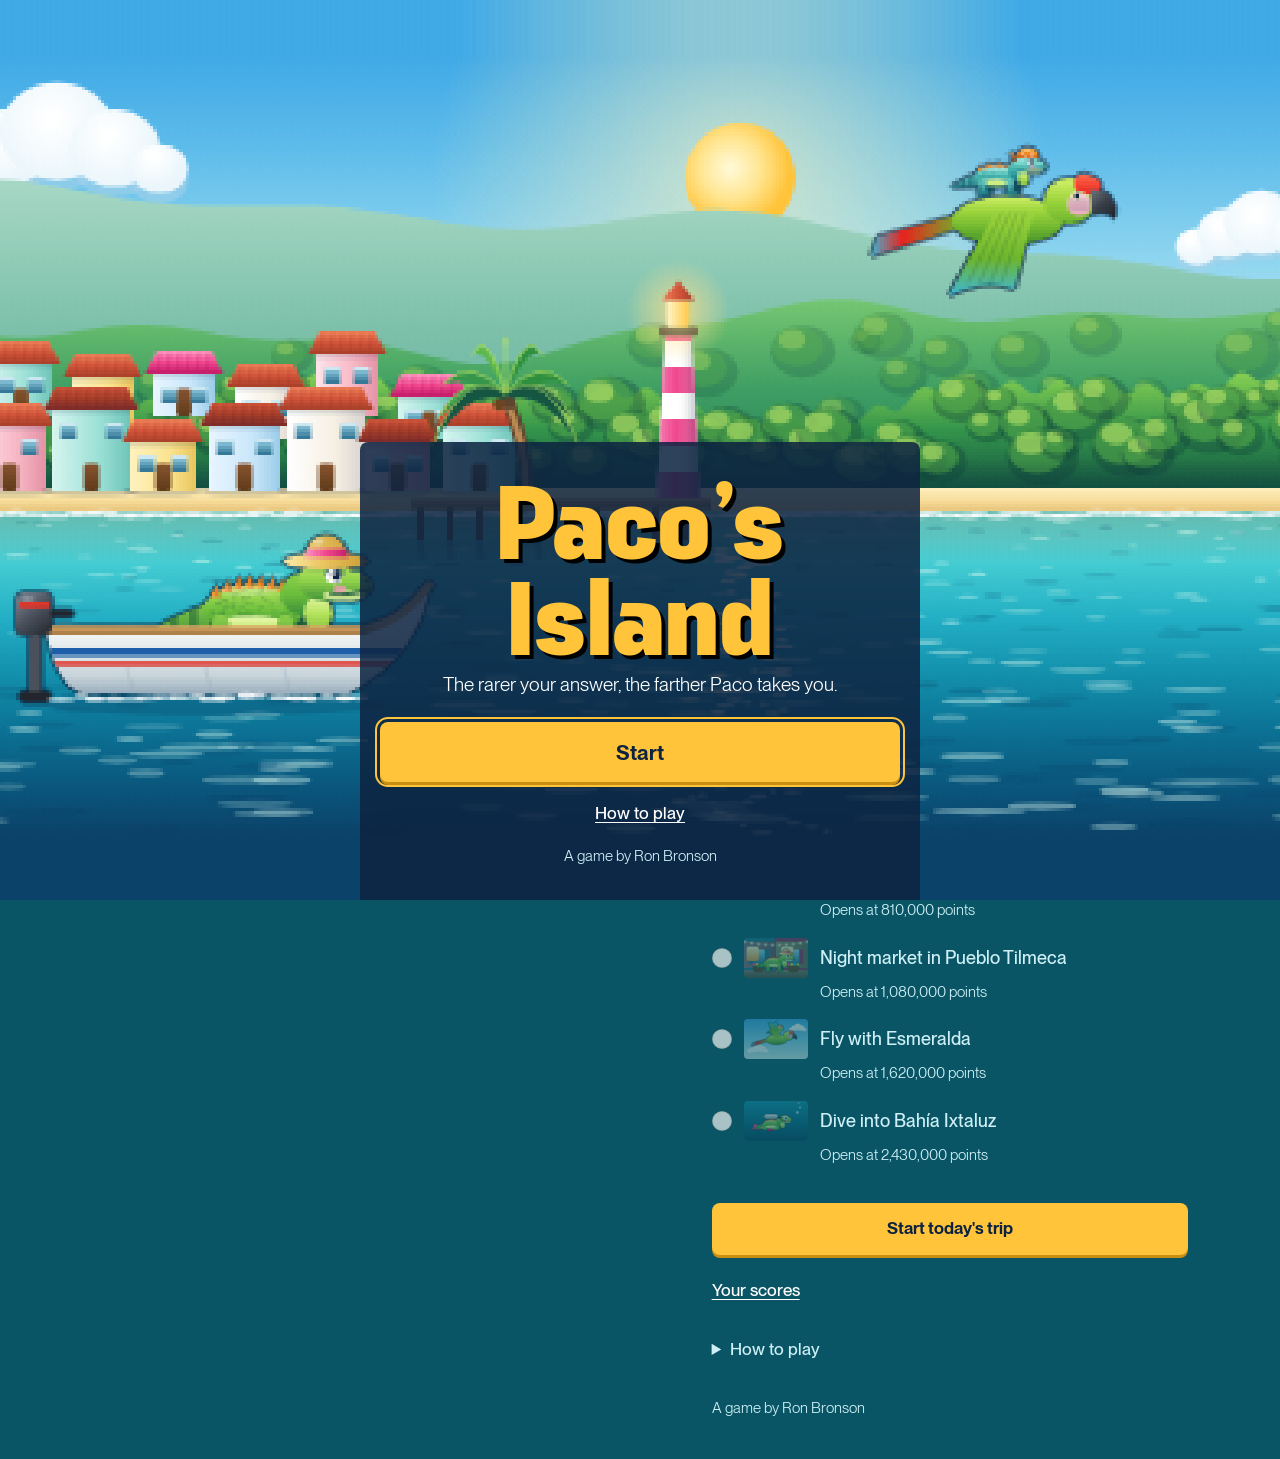
==== commit c4a2abf4: "Order from Maria's menu after every right answer in Vacation mode A right answer slides in Café Marí" ====
--- a/index.html
+++ b/index.html
@@ -109,9 +109,21 @@
     </div>
   </section>
 
+  <section id="menu" class="screen" hidden aria-labelledby="menuHead">
+    <p class="q-count" id="menuCount"></p>
+    <p class="treat-answer"><span id="menuAnswer"></span> <span class="treat-pts" id="menuPts"></span></p>
+    <div class="menu-card">
+      <h2 class="menu-head" id="menuHead" tabindex="-1"></h2>
+      <p class="menu-say" id="menuSay"></p>
+      <h3 class="menu-sec" id="menuDrinksHead"></h3>
+      <ul class="menu-list" id="menuDrinks"></ul>
+      <h3 class="menu-sec" id="menuPlatesHead"></h3>
+      <ul class="menu-list" id="menuPlates"></ul>
+    </div>
+  </section>
+
   <section id="treat" class="screen" hidden aria-labelledby="treatHead">
     <p class="q-count" id="treatCount"></p>
-    <p class="treat-answer"><span id="treatAnswer"></span> <span class="treat-pts" id="treatPts"></span></p>
     <div class="treat-art"><span class="treat-item" id="treatItem"></span></div>
     <h2 class="treat-head" id="treatHead" tabindex="-1"></h2>
     <p class="treat-note" id="treatNote"></p>
--- a/css/style.css
+++ b/css/style.css
@@ -16,6 +16,9 @@
   --foam: #FFFFFF;
   --mist: #CDEFF5;
   --sun: #FFC43A;
+  --menu-paper: #FFF4DC;
+  --menu-pick: #F6DFAE;
+  --menu-soft: #4A4436;
   --sun-deep: #C98F12;
   --sun-lift: #FFD266;
   --ink: #0D2340;
@@ -162,6 +165,23 @@
 .treat-head:focus { outline: none; }
 .treat-note { margin: 0 0 16px; text-align: center; font-size: 17px; }
 .treat-say { margin: 0 0 20px; }
+/* Maria's menu: a paper card with every drink and plate */
+.menu-card { margin: 0 0 24px; padding: 20px 16px 8px; border-radius: 8px; background: var(--menu-paper); color: var(--ink); }
+.menu-head { margin: 0; font: 700 30px/1 var(--show); text-align: center; }
+.menu-head:focus { outline: none; }
+.menu-say { margin: 6px 0 14px; text-align: center; font-size: 16px; }
+.menu-sec { margin: 14px 0 4px; padding-bottom: 4px; border-bottom: 2px solid var(--ink); font: 700 18px/1 var(--show); }
+.menu-list { margin: 0; padding: 0; list-style: none; }
+.menu-item { display: grid; grid-template-columns: 64px 1fr; align-items: center; gap: 12px; width: 100%; min-height: 64px; padding: 6px 4px; border: 0; border-radius: 8px; background: none; color: inherit; font: inherit; text-align: left; cursor: pointer; }
+.menu-item:hover, .menu-item:focus-visible { background: var(--menu-pick); }
+.menu-item:focus-visible { outline: 3px solid var(--ink); outline-offset: 0; }
+.menu-item canvas { display: block; width: 64px; height: auto; }
+.menu-name { display: block; font-weight: 600; font-size: 18px; }
+.menu-desc { display: block; font-size: 15px; color: var(--menu-soft); }
+/* the menu and Maria's delivery slide in, a screen of their own */
+.screen.enter { animation: screen-in 320ms ease-out; }
+@keyframes screen-in { from { opacity: 0; transform: translateY(28px); } to { opacity: 1; transform: none; } }
+@media (prefers-reduced-motion: reduce) { .screen.enter { animation: none; } }
 .result-pts { margin-top: 6px !important; font: 700 56px/1 var(--show); color: var(--sun); text-shadow: 3px 3px 0 var(--ink); font-variant-numeric: tabular-nums; }
 .result-split { margin-top: 10px !important; font-weight: 500; }
 .result-split .speed { color: var(--leaf); }
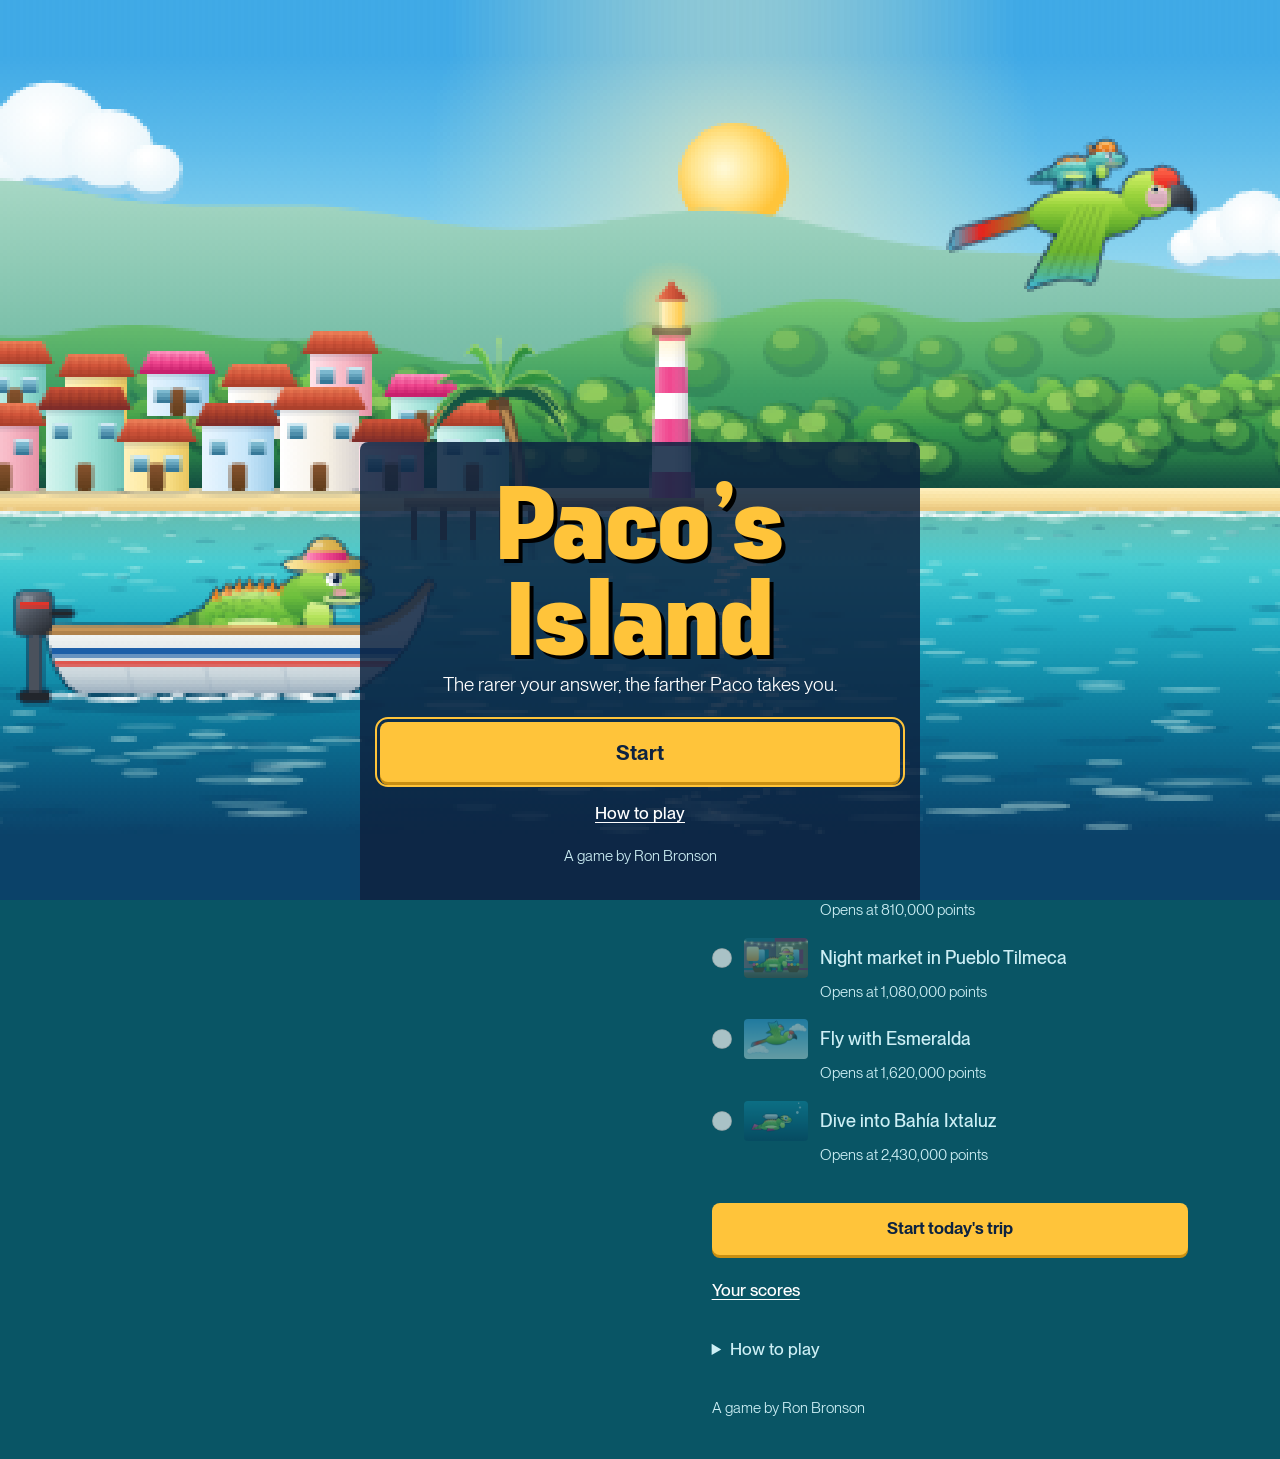
==== commit 584dd31e: "Share endless and vacation rounds, and drop the time in vacation mode The end screen hid the share b" ====
--- a/index.html
+++ b/index.html
@@ -143,7 +143,7 @@
       <div id="speedRow"><dt id="speedLabel"></dt><dd id="speedTotal"></dd></div>
       <div id="islandRow" hidden><dt id="islandLabel"></dt><dd id="islandTotal"></dd></div>
       <div class="grand"><dt id="totalLabel"></dt><dd id="grandTotal"></dd></div>
-      <div><dt id="timeLabel"></dt><dd id="timeTotal"></dd></div>
+      <div id="timeRow"><dt id="timeLabel"></dt><dd id="timeTotal"></dd></div>
     </dl>
     <p class="beat" id="endBeat"></p>
     <p class="end-note" id="endLifetime"></p>
